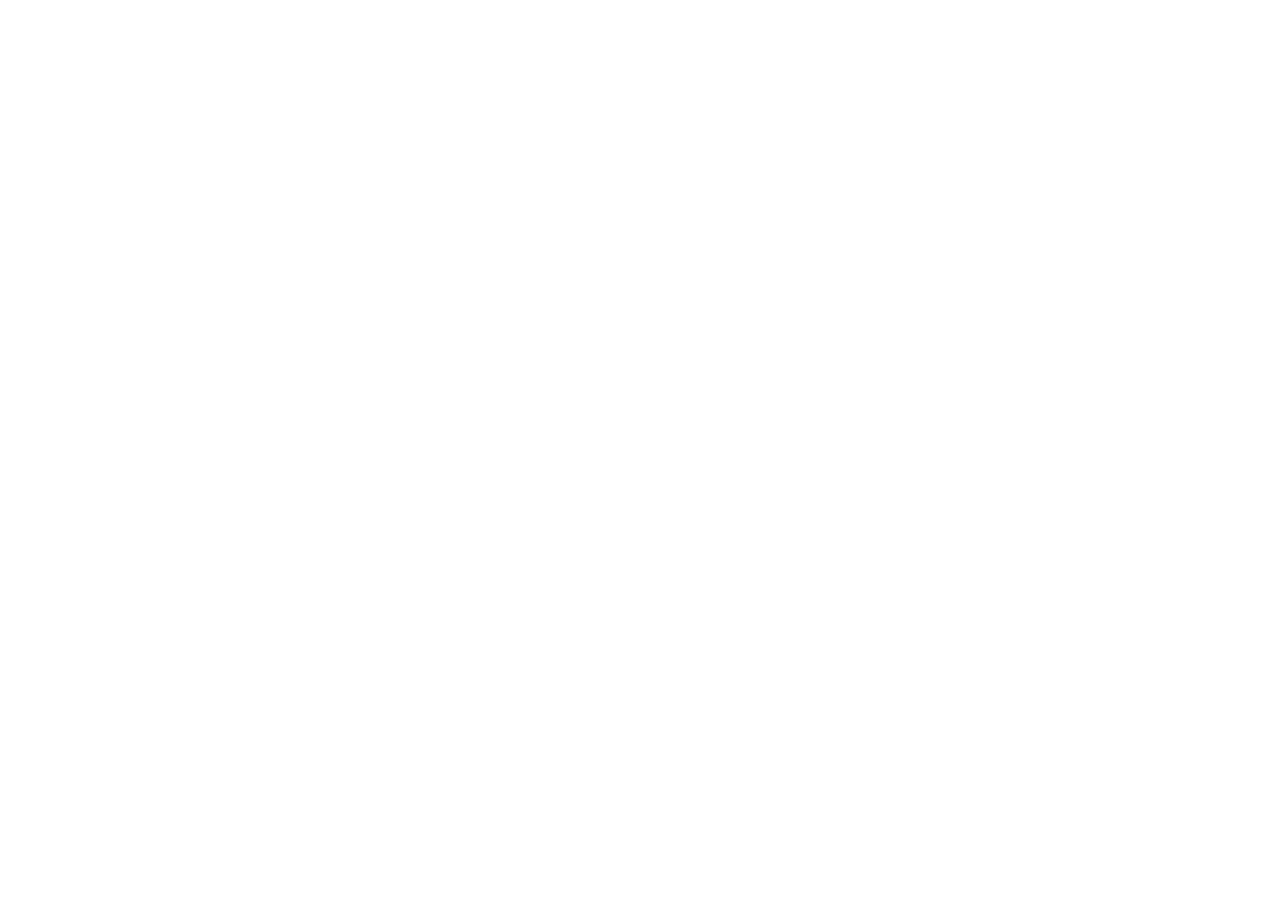
==== animais.html @ d63aaecc "Modificando title da página" ====
<!DOCTYPE html>
<html lang="pt-BR">

<head>

  <meta charset="UTF-8">
  <meta http-equiv="X-UA-Compatible" content="IE=edge">
  <meta name="viewport" content="width=device-width, initial-scale=1.0, shrink-to-fit=no">

  <link href="https://fonts.googleapis.com/css2?family=Volkhov:ital,wght@0,400;0,700;1,400&display=swap" rel="stylesheet">

  <link rel="stylesheet" href="css/style.css">

  <title>Wildbeast | Animais</title>

</head>
---- css/style.css ----
body, p, h1, ul, li, blockquote{
  padding: 0;
  margin: 0;
}

body{
  font-family: 'Volkorn', Georgia, serif;
}

li{
  list-style: none;
}

a{
  text-decoration: none;
}

img{
  width: 100%;
  display: block;
  border-radius: 5px;
}

/*Grid geral*/

.estrutura{
  display: grid;
  grid-template-columns: minmax(160px, 1fr) 3fr 300px;
  grid-template-areas: 
  'header header header'
  'sidenav content anuncios'
  'footer footer footer'
  ;
}

@media(max-width:1000px){
  .estrutura{
    grid-template-columns: minmax(160px, 1fr) 3fr;
    grid-template-areas: 
    'header header'
    'sidenav content'
    'sidenav  anuncios'
    'footer footer'
    ;
  }
}

@media(max-width:760px){
  .estrutura{
    grid-template-columns: 100%;
    grid-template-areas: 
    'header'
    'sidenav'
    'content'
    'anuncios'
    'footer'
    ;
  }
}

/*Header*/

.header{
  grid-area: header;
  background: linear-gradient(135deg, #8844ee, #b07dfb);
  padding: 30px;
  display: grid;
  grid-template-columns: 1fr auto;
  align-items: center;
}

.logo{
  max-width: 200px;
}

.header nav ul{
  display: flex;
  flex-wrap: wrap;
}

.header nav a{
  display: block;
  padding: 15px;
  color: white;
  font-size: 1.125em;
  background: rgba(0, 0, 0, .2);
  border-radius: 5px;
  transition: .2s;
}

.header nav a:hover{
  background: rgba(0, 0, 0, .4);
}

.header li + li{ /*li + li = toda li que vier após outra li, ou seja, o 1 item não vai ser selecionado pois não vem nada antes dele*/
  margin-left: 30px;
}

@media (max-width:760px){
  .header{
    grid-template-columns: auto;
  }
  .logo{
    margin-bottom: 20px;
  }
  .header nav a{
    font-size: 1em;
  }
  .header li + li{
    margin-left: 10px;
  }
}

/*Sidenav*/

.sidenav{
  grid-area: sidenav;
  background: #fafbfc;
  padding: 30px;
}

.sidenav li a{
  display: block;
  min-width: 60px;
  max-width: 100px;
  margin: 0 auto 30px auto;
  background: white;
  padding: 20px;
  border-radius: 5px;
  box-shadow: 5px 5px 15px 0 rgba(44, 44, 44, .15);
  transition: .2s ease-out /* para a transision sair mais suave*/;
}

.sidenav li a:hover{
  background: #b07dfb;
}

@keyframes seta{
  from{
    right: 30px;
  }
  to{
    right: 20px;
  }
}

@media(max-width: 760px){
  .sidenav{
    overflow-x: auto;
    -webkit-overflow-scrolling: touch;
    -ms-overflow-style: -ms-autohiding-scrollbar;
    position: relative;
  }
  .sidenav::after{
    content: '⇢';
    font-size: 25px;
    position: absolute;
    top: 5px;
    right: 30px;
    color: rgba(0, 0, 0, .3);
    animation: seta .5s ease-in 0s infinite alternate;
  }
  .sidenav ul{
    display: flex;
  }
  .sidenav ul li{
    flex: 1 0 60px; /*Para n diminuir mais que 60px*/
  }
  .sidenav{
    padding: 0 30px;
  }
  .sidenav li a{
    margin: 30px 30px 30px 0;
  }
}

/*Content*/

.content{
  grid-area: content;
  max-width: 900px;
  margin: 0 auto;
  padding: 30px;
  display: grid;
  grid-template-columns: 1fr 1fr;
  grid-gap: 30px;
}

.col-wide{
  grid-column: 1/-1;
}

.imagem-1{
  grid-row: span 2;
  align-self: end;
}

.imagem-2{
  align-self: end;
}

@media(max-width:600px){
  .content{
    grid-template-columns: auto;
  }
}

/*Estilos Content*/

p{
  font-size: 1.2em;
  line-height: 1.4;
  color: rgba(0, 0, 0, .7);
}

.informacoes p + p{
  margin-top: 30px;
}

/*Título*/

.titulo{
  color: #b07dfb;
}

.titulo h1{
  font-size: 3.75em;
  line-height: 1;
  font-weight: 700;
}

.titulo span{
  font-size: .975em;
  font-style: italic;
}

/*Características*/

.caracteristicas{
  display: flex;
  align-self: flex-start;
}

.caracteristicas > div{
  width: 80px;
  text-align: center;
  background: linear-gradient(135deg, #8844ee, #b07dfb);
  border-radius: 5px;
  box-shadow:  5px 5px 15px 0 rgba(44, 44, 44, .15);
  position: relative;
}

.caracteristicas > div:first-child{
  margin-right: 30px;
}

.caracteristicas span{
  display: block;
  color: #b07dfb;
}

.numero{
  color: #b07dfb;
  font-size: 3em;
  line-height: 1;
  margin: 10 auto;
}

.rotulo{
  background: white;
  border-radius: 0 0 5px 5px;
  padding: 5px 0;
  position: relative;
  top: 6px;
}

.destaque{
  font-size: 0.875em;
  color: #b07dfb;
  max-width: 16em;
}

.citacao, .atributos{
  align-self: start;
  padding: 30px;
  border-radius: 5px;
  box-shadow: 5px 5px 15px 0px rgba(44, 44, 44, .15);
  background: linear-gradient(135deg, #8844ee, #b07dfb);
}

.citacao p{
  font-size: 1.3em;
  font-style: italic;
  text-align: center;
  max-width: 500px;
  margin: 0 auto;
  color: white;
}

.atributos li{
  color: white;
  font-family: Courier, monospace;
  font-size: 1.125em;
  padding: 15px;
}

.atributos li + li{
  border-top: 2px solid #b07dfb;
}

/*Anúncios*/

.anuncios{
  grid-area: anuncios;
  background: #fafbfc;
  display: grid;
  align-content: start;
  padding: 30px;
  grid-gap: 30px;
  grid-template-columns: repeat(auto-fit, minmax(150px, 1fr));
}

/*Footer*/

.footer{
  grid-area: footer;
  background: linear-gradient(135deg, #8844ee, #b07dfb);
}

.footer p{
  color: white;
  text-align: center;
  padding: 30px;
}
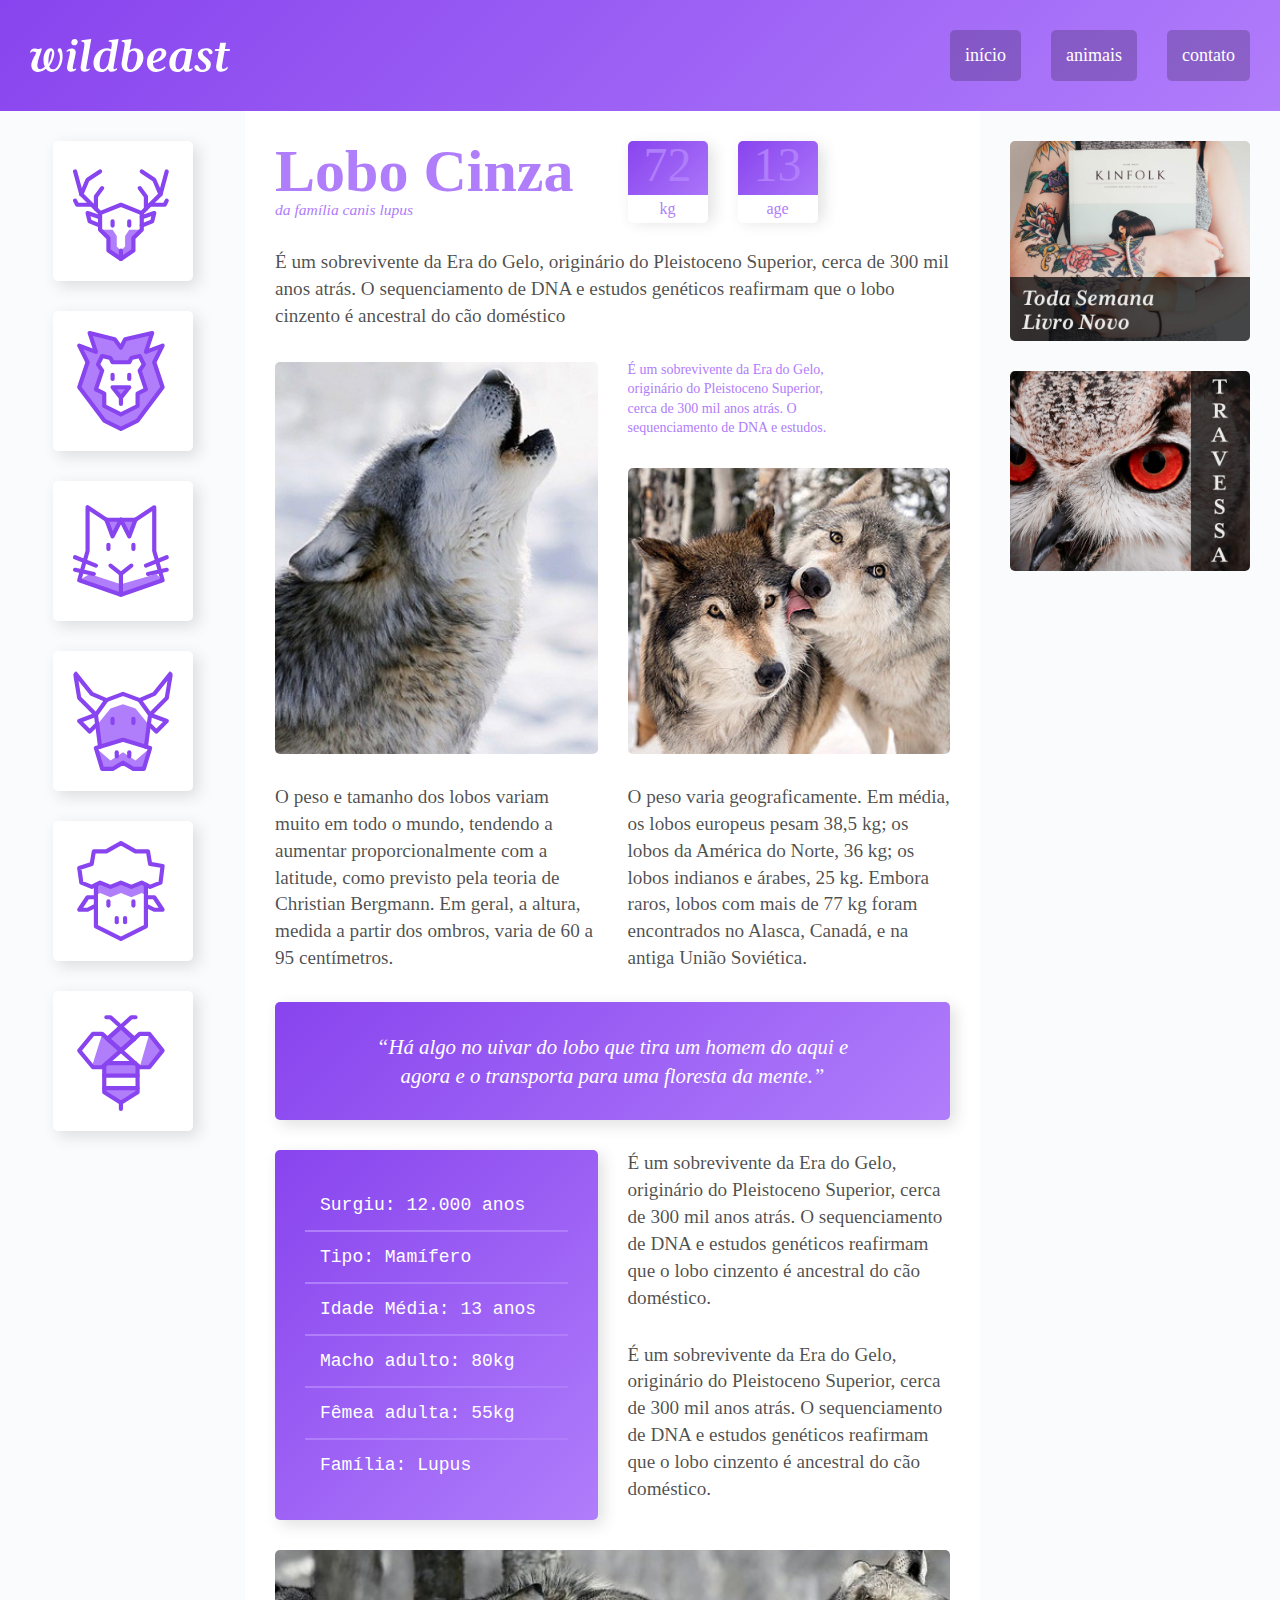
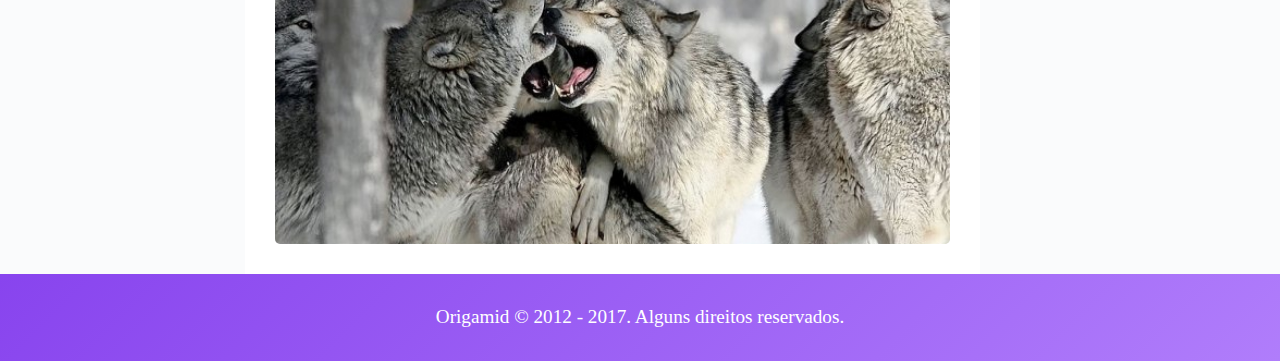
==== commit 18f0ae3d: "Criando conteúdo de body" ====
--- a/animais.html
+++ b/animais.html
@@ -13,4 +13,95 @@
 
   <title>Wildbeast | Animais</title>
 
-</head>+</head>
+
+<div class="estrutura">
+  <header class="header">
+    <a href="#" class="logo"><img src="img/wildbeast.svg" alt="wildbeast"></a>
+
+    <nav>
+      <ul>
+        <li><a href="./index.html">início</a></li>
+        <li><a href="./">animais</a></li>
+        <li><a href="./contato.html">contato</a></li>
+      </ul>
+    </nav>
+  </header>
+
+  <nav class="sidenav">
+    <ul>
+      <li><a href="#"><img src="img/icones/cervo.svg" alt="cervo"></a></li>
+      <li><a href="#"><img src="img/icones/leao.svg" alt="leao"></a></li>
+      <li><a href="#"><img src="img/icones/gato.svg" alt="gato"></a></li>
+      <li><a href="#"><img src="img/icones/vaca.svg" alt="vaca"></a></li>
+      <li><a href="#"><img src="img/icones/ovelha.svg" alt="ovelha"></a></li>
+      <li><a href="#"><img src="img/icones/abelha.svg" alt="abelha"></a></li>
+    </ul>
+  </nav>
+
+  <main class="content">
+    <div class="titulo">
+      <h1>Lobo Cinza</h1>
+      <span>da família canis lupus</span>
+    </div>
+
+    <div class="caracteristicas">
+      <div>
+        <span class="numero">72</span>
+        <span class="rotulo">kg</span>
+      </div>
+      <div>
+        <span class="numero">13</span>
+        <span class="rotulo">age</span>
+      </div>
+    </div>
+    <p class="col-wide">É um sobrevivente da Era do Gelo, originário do Pleistoceno Superior, cerca de 300 mil anos atrás. O sequenciamento de DNA e estudos genéticos reafirmam que o lobo cinzento é ancestral do cão doméstico</p>
+
+    <img class="imagem-1" src="img/wolf1.jpg" alt="wolf 1">
+
+    <p class="destaque">É um sobrevivente da Era do Gelo, originário do Pleistoceno Superior, cerca de 300 mil anos atrás. O sequenciamento de DNA e estudos.</p>
+
+    <img class="imagem-2" src="img/wolf2.jpg" alt="wolf 2">
+
+    <p>O peso e tamanho dos lobos variam muito em todo o mundo, tendendo a aumentar proporcionalmente com a latitude, como previsto pela teoria de Christian Bergmann. Em geral, a altura, medida a partir dos ombros, varia de 60 a 95 centímetros.</p>
+
+    <p>O peso varia geograficamente. Em média, os lobos europeus pesam 38,5 kg; os lobos da América do Norte, 36 kg; os lobos indianos e árabes, 25 kg. Embora raros, lobos com mais de 77 kg foram encontrados no Alasca, Canadá, e na antiga União Soviética.</p>
+
+    <blockquote class="citacao col-wide">
+      <p>“Há algo no uivar do lobo que tira um homem do aqui e agora e o transporta para uma floresta da mente.”</p>
+    </blockquote>
+
+    <ul class="atributos">
+      <li>Surgiu: 12.000 anos</li>
+      <li>Tipo: Mamífero</li>
+      <li>Idade Média: 13 anos</li>
+      <li>Macho adulto: 80kg</li>
+      <li>Fêmea adulta: 55kg</li>
+      <li>Família: Lupus</li>
+    </ul>
+
+    <div class="informacoes">
+      <p>É um sobrevivente da Era do Gelo, originário do Pleistoceno Superior, cerca de 300 mil anos atrás. O sequenciamento de DNA e estudos genéticos reafirmam que o lobo cinzento é ancestral do cão doméstico.</p>
+      <p>É um sobrevivente da Era do Gelo, originário do Pleistoceno Superior, cerca de 300 mil anos atrás. O sequenciamento de DNA e estudos genéticos reafirmam que o lobo cinzento é ancestral do cão doméstico.</p>
+    </div>
+
+    <img class="col-wide" src="img/wolf3.jpg" alt="wolf 3">
+
+  </main>
+
+  <aside class="anuncios">
+    <div class="anuncio-item" alt=" descricao anuncio">
+      <img src="img/anuncio-1.jpg">
+    </div>
+
+    <div class="anuncio-item" alt=" descricao anuncio">
+      <img src="img/anuncio-2.jpg">
+    </div>
+  </aside>
+
+  <footer class="footer">
+    <p>Origamid © 2012 - 2017. Alguns direitos reservados.</p>
+  </footer>
+</div>
+
+</body>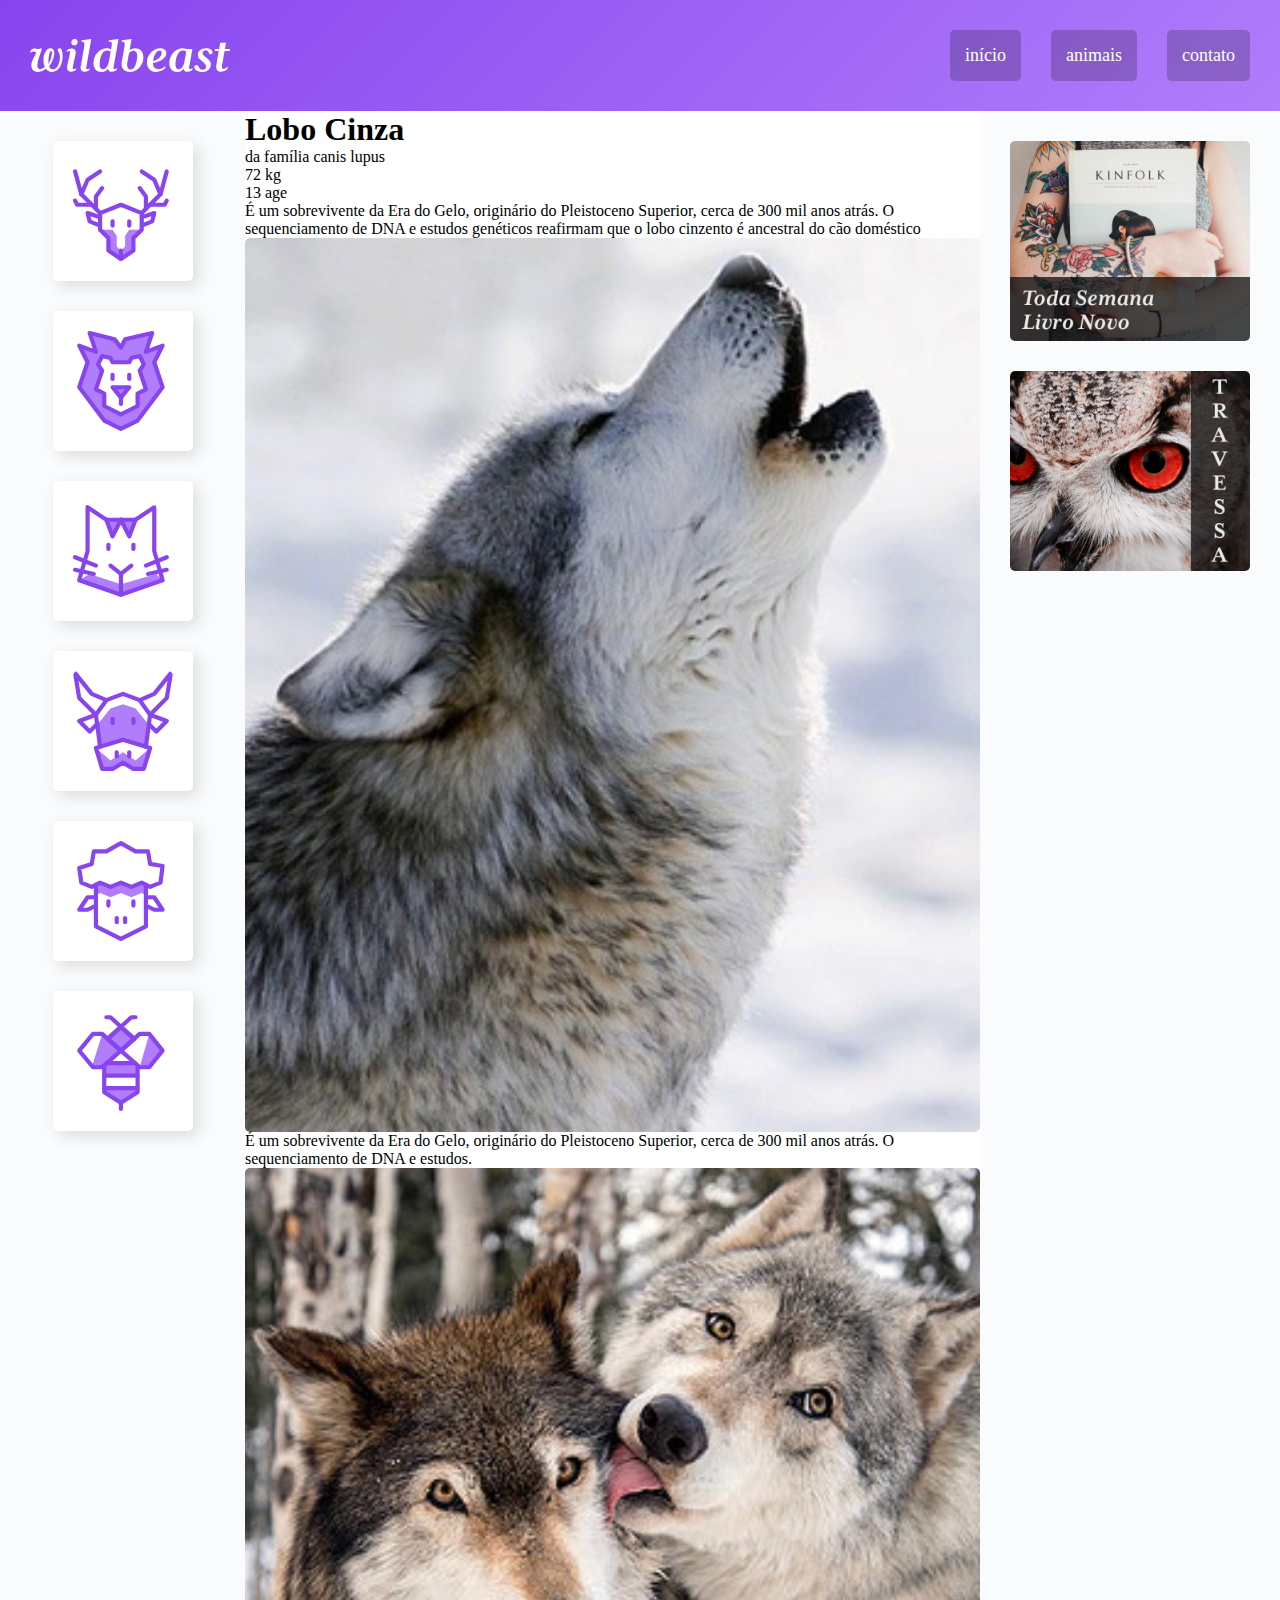
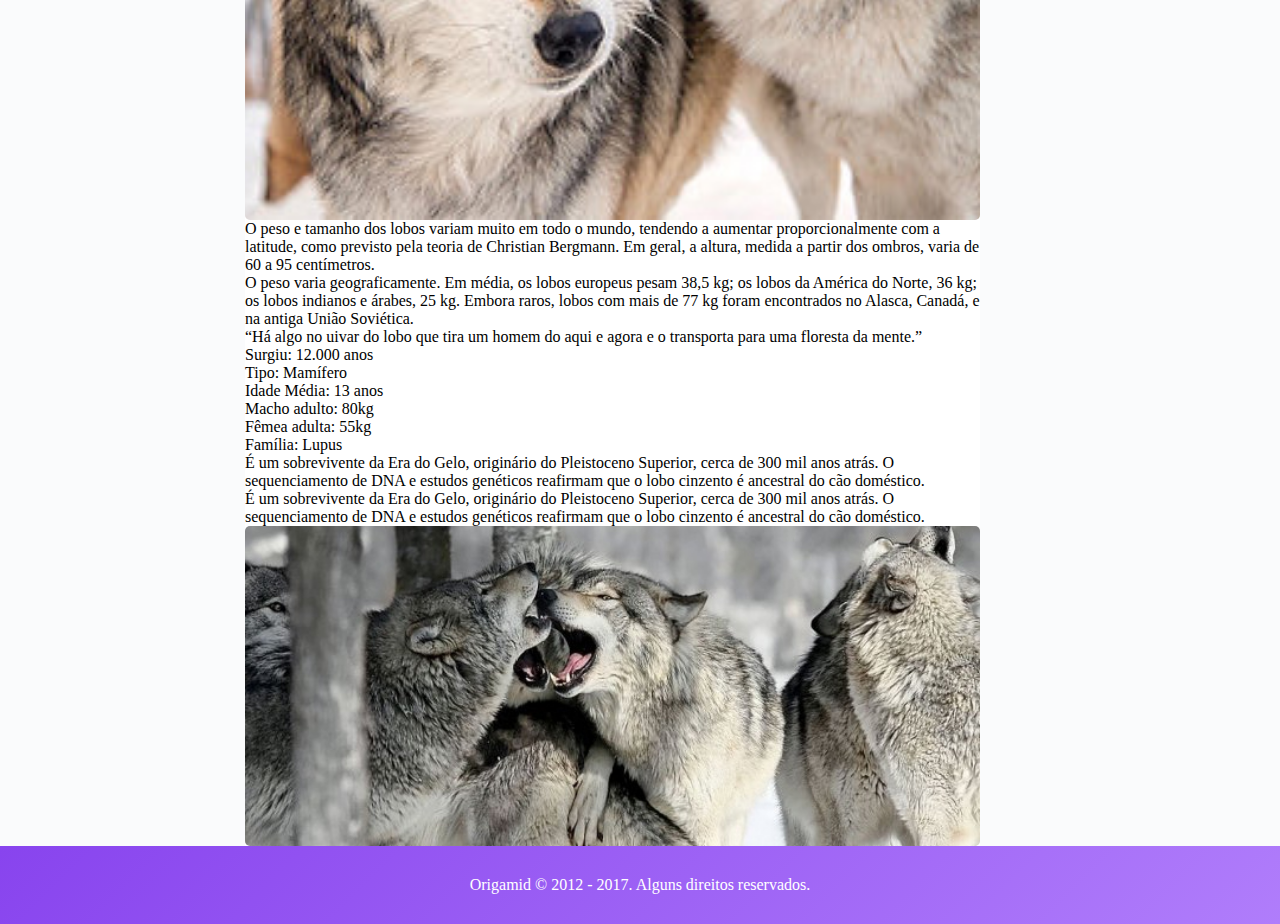
==== commit 2c38755a: "Linkando arquivo css" ====
--- a/animais.html
+++ b/animais.html
@@ -9,7 +9,7 @@
 
   <link href="https://fonts.googleapis.com/css2?family=Volkhov:ital,wght@0,400;0,700;1,400&display=swap" rel="stylesheet">
 
-  <link rel="stylesheet" href="css/style.css">
+  <link rel="stylesheet" href="css/animais.css">
 
   <title>Wildbeast | Animais</title>
 
@@ -22,7 +22,7 @@
     <nav>
       <ul>
         <li><a href="./index.html">início</a></li>
-        <li><a href="./">animais</a></li>
+        <li><a href="./animais.html">animais</a></li>
         <li><a href="./contato.html">contato</a></li>
       </ul>
     </nav>
--- a/css/animais.css
+++ b/css/animais.css
@@ -0,0 +1,208 @@
+body, p, h1, ul, li, blockquote{
+  padding: 0;
+  margin: 0;
+}
+
+body{
+  font-family: 'Volkorn', Georgia, serif;
+}
+
+li{
+  list-style: none;
+}
+
+a{
+  text-decoration: none;
+}
+
+img{
+  width: 100%;
+  display: block;
+  border-radius: 5px;
+}
+
+/*Grid geral*/
+
+.estrutura{
+  display: grid;
+  grid-template-columns: minmax(160px, 1fr) 3fr 300px;
+  grid-template-areas: 
+  'header header header'
+  'sidenav content anuncios'
+  'footer footer footer'
+  ;
+}
+
+@media(max-width:1000px){
+  .estrutura{
+    grid-template-columns: minmax(160px, 1fr) 3fr;
+    grid-template-areas: 
+    'header header'
+    'sidenav content'
+    'sidenav  anuncios'
+    'footer footer'
+    ;
+  }
+}
+
+@media(max-width:760px){
+  .estrutura{
+    grid-template-columns: 100%;
+    grid-template-areas: 
+    'header'
+    'sidenav'
+    'content'
+    'anuncios'
+    'footer'
+    ;
+  }
+}
+
+/*Header*/
+
+.header{
+  grid-area: header;
+  background: linear-gradient(135deg, #8844ee, #b07dfb);
+  padding: 30px;
+  display: grid;
+  grid-template-columns: 1fr auto;
+  align-items: center;
+}
+
+.logo{
+  max-width: 200px;
+}
+
+.header nav ul{
+  display: flex;
+  flex-wrap: wrap;
+}
+
+.header nav a{
+  display: block;
+  padding: 15px;
+  color: white;
+  font-size: 1.125em;
+  background: rgba(0, 0, 0, .2);
+  border-radius: 5px;
+  transition: .2s;
+}
+
+.header nav a:hover{
+  background: rgba(0, 0, 0, .4);
+}
+
+.header li + li{ /*li + li = toda li que vier após outra li, ou seja, o 1 item não vai ser selecionado pois não vem nada antes dele*/
+  margin-left: 30px;
+}
+
+@media (max-width:760px){
+  .header{
+    grid-template-columns: auto;
+  }
+  .logo{
+    margin-bottom: 20px;
+  }
+  .header nav a{
+    font-size: 1em;
+  }
+  .header li + li{
+    margin-left: 10px;
+  }
+}
+
+/*Sidenav*/
+
+.sidenav{
+  grid-area: sidenav;
+  background: #fafbfc;
+  padding: 30px;
+}
+
+.sidenav li a{
+  display: block;
+  min-width: 60px;
+  max-width: 100px;
+  margin: 0 auto 30px auto;
+  background: white;
+  padding: 20px;
+  border-radius: 5px;
+  box-shadow: 5px 5px 15px 0 rgba(44, 44, 44, .15);
+  transition: .2s ease-out /* para a transision sair mais suave*/;
+}
+
+.sidenav li a:hover{
+  background: #b07dfb;
+}
+
+@keyframes seta{
+  from{
+    right: 30px;
+  }
+  to{
+    right: 20px;
+  }
+}
+
+@media(max-width: 760px){
+  .sidenav{
+    overflow-x: auto;
+    -webkit-overflow-scrolling: touch;
+    -ms-overflow-style: -ms-autohiding-scrollbar;
+    position: relative;
+  }
+  .sidenav::after{
+    content: '⇢';
+    font-size: 25px;
+    position: absolute;
+    top: 5px;
+    right: 30px;
+    color: rgba(0, 0, 0, .3);
+    animation: seta .5s ease-in 0s infinite alternate;
+  }
+  .sidenav ul{
+    display: flex;
+  }
+  .sidenav ul li{
+    flex: 1 0 60px; /*Para n diminuir mais que 60px*/
+  }
+  .sidenav{
+    padding: 0 30px;
+  }
+  .sidenav li a{
+    margin: 30px 30px 30px 0;
+  }
+}
+
+
+
+
+
+
+
+
+
+/*Anúncios*/
+
+.anuncios{
+  grid-area: anuncios;
+  background: #fafbfc;
+  display: grid;
+  align-content: start;
+  padding: 30px;
+  grid-gap: 30px;
+  grid-template-columns: repeat(auto-fit, minmax(150px, 1fr));
+}
+
+/*Footer*/
+
+.footer{
+  grid-area: footer;
+  background: linear-gradient(135deg, #8844ee, #b07dfb);
+}
+
+.footer p{
+  color: white;
+  text-align: center;
+  padding: 30px;
+}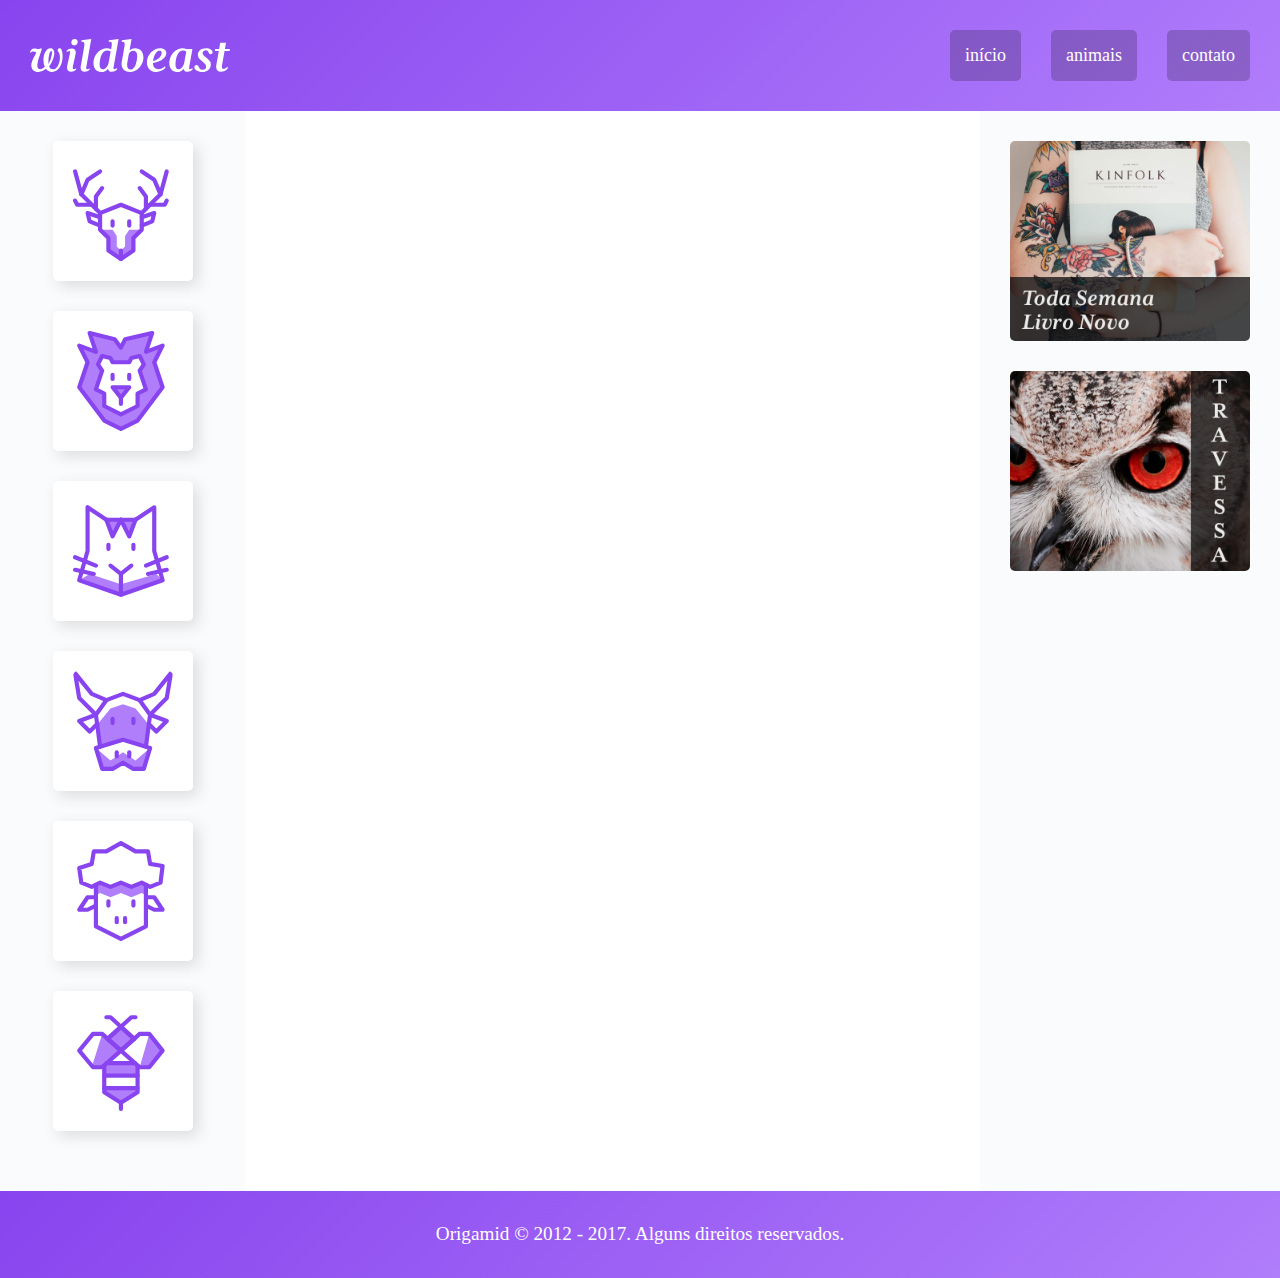
==== commit f474d405: "Começando conteúdo principal" ====
--- a/animais.html
+++ b/animais.html
@@ -39,55 +39,11 @@
     </ul>
   </nav>
 
-  <main class="content">
-    <div class="titulo">
-      <h1>Lobo Cinza</h1>
-      <span>da família canis lupus</span>
-    </div>
+  <main>
 
-    <div class="caracteristicas">
-      <div>
-        <span class="numero">72</span>
-        <span class="rotulo">kg</span>
-      </div>
-      <div>
-        <span class="numero">13</span>
-        <span class="rotulo">age</span>
-      </div>
-    </div>
-    <p class="col-wide">É um sobrevivente da Era do Gelo, originário do Pleistoceno Superior, cerca de 300 mil anos atrás. O sequenciamento de DNA e estudos genéticos reafirmam que o lobo cinzento é ancestral do cão doméstico</p>
-
-    <img class="imagem-1" src="img/wolf1.jpg" alt="wolf 1">
-
-    <p class="destaque">É um sobrevivente da Era do Gelo, originário do Pleistoceno Superior, cerca de 300 mil anos atrás. O sequenciamento de DNA e estudos.</p>
-
-    <img class="imagem-2" src="img/wolf2.jpg" alt="wolf 2">
-
-    <p>O peso e tamanho dos lobos variam muito em todo o mundo, tendendo a aumentar proporcionalmente com a latitude, como previsto pela teoria de Christian Bergmann. Em geral, a altura, medida a partir dos ombros, varia de 60 a 95 centímetros.</p>
-
-    <p>O peso varia geograficamente. Em média, os lobos europeus pesam 38,5 kg; os lobos da América do Norte, 36 kg; os lobos indianos e árabes, 25 kg. Embora raros, lobos com mais de 77 kg foram encontrados no Alasca, Canadá, e na antiga União Soviética.</p>
-
-    <blockquote class="citacao col-wide">
-      <p>“Há algo no uivar do lobo que tira um homem do aqui e agora e o transporta para uma floresta da mente.”</p>
-    </blockquote>
-
-    <ul class="atributos">
-      <li>Surgiu: 12.000 anos</li>
-      <li>Tipo: Mamífero</li>
-      <li>Idade Média: 13 anos</li>
-      <li>Macho adulto: 80kg</li>
-      <li>Fêmea adulta: 55kg</li>
-      <li>Família: Lupus</li>
-    </ul>
-
-    <div class="informacoes">
-      <p>É um sobrevivente da Era do Gelo, originário do Pleistoceno Superior, cerca de 300 mil anos atrás. O sequenciamento de DNA e estudos genéticos reafirmam que o lobo cinzento é ancestral do cão doméstico.</p>
-      <p>É um sobrevivente da Era do Gelo, originário do Pleistoceno Superior, cerca de 300 mil anos atrás. O sequenciamento de DNA e estudos genéticos reafirmam que o lobo cinzento é ancestral do cão doméstico.</p>
-    </div>
-
-    <img class="col-wide" src="img/wolf3.jpg" alt="wolf 3">
 
   </main>
+
 
   <aside class="anuncios">
     <div class="anuncio-item" alt=" descricao anuncio">
--- a/css/animais.css
+++ b/css/animais.css
@@ -174,6 +174,139 @@
   }
 }
 
+/*Content*/
+
+.content{
+  grid-area: content;
+  max-width: 900px;
+  margin: 0 auto;
+  padding: 30px;
+  display: grid;
+  grid-template-columns: 1fr 1fr;
+  grid-gap: 30px;
+}
+
+.col-wide{
+  grid-column: 1/-1;
+}
+
+.imagem-1{
+  grid-row: span 2;
+  align-self: end;
+}
+
+.imagem-2{
+  align-self: end;
+}
+
+@media(max-width:600px){
+  .content{
+    grid-template-columns: auto;
+  }
+}
+
+/*Estilos Content*/
+
+p{
+  font-size: 1.2em;
+  line-height: 1.4;
+  color: rgba(0, 0, 0, .7);
+}
+
+.informacoes p + p{
+  margin-top: 30px;
+}
+
+/*Título*/
+
+.titulo{
+  color: #b07dfb;
+}
+
+.titulo h1{
+  font-size: 3.75em;
+  line-height: 1;
+  font-weight: 700;
+}
+
+.titulo span{
+  font-size: .975em;
+  font-style: italic;
+}
+
+/*Características*/
+
+.caracteristicas{
+  display: flex;
+  align-self: flex-start;
+}
+
+.caracteristicas > div{
+  width: 80px;
+  text-align: center;
+  background: linear-gradient(135deg, #8844ee, #b07dfb);
+  border-radius: 5px;
+  box-shadow:  5px 5px 15px 0 rgba(44, 44, 44, .15);
+  position: relative;
+}
+
+.caracteristicas > div:first-child{
+  margin-right: 30px;
+}
+
+.caracteristicas span{
+  display: block;
+  color: #b07dfb;
+}
+
+.numero{
+  color: #b07dfb;
+  font-size: 3em;
+  line-height: 1;
+  margin: 10 auto;
+}
+
+.rotulo{
+  background: white;
+  border-radius: 0 0 5px 5px;
+  padding: 5px 0;
+  position: relative;
+  top: 6px;
+}
+
+.destaque{
+  font-size: 0.875em;
+  color: #b07dfb;
+  max-width: 16em;
+}
+
+.citacao, .atributos{
+  align-self: start;
+  padding: 30px;
+  border-radius: 5px;
+  box-shadow: 5px 5px 15px 0px rgba(44, 44, 44, .15);
+  background: linear-gradient(135deg, #8844ee, #b07dfb);
+}
+
+.citacao p{
+  font-size: 1.3em;
+  font-style: italic;
+  text-align: center;
+  max-width: 500px;
+  margin: 0 auto;
+  color: white;
+}
+
+.atributos li{
+  color: white;
+  font-family: Courier, monospace;
+  font-size: 1.125em;
+  padding: 15px;
+}
+
+.atributos li + li{
+  border-top: 2px solid #b07dfb;
+}
 
 
 
